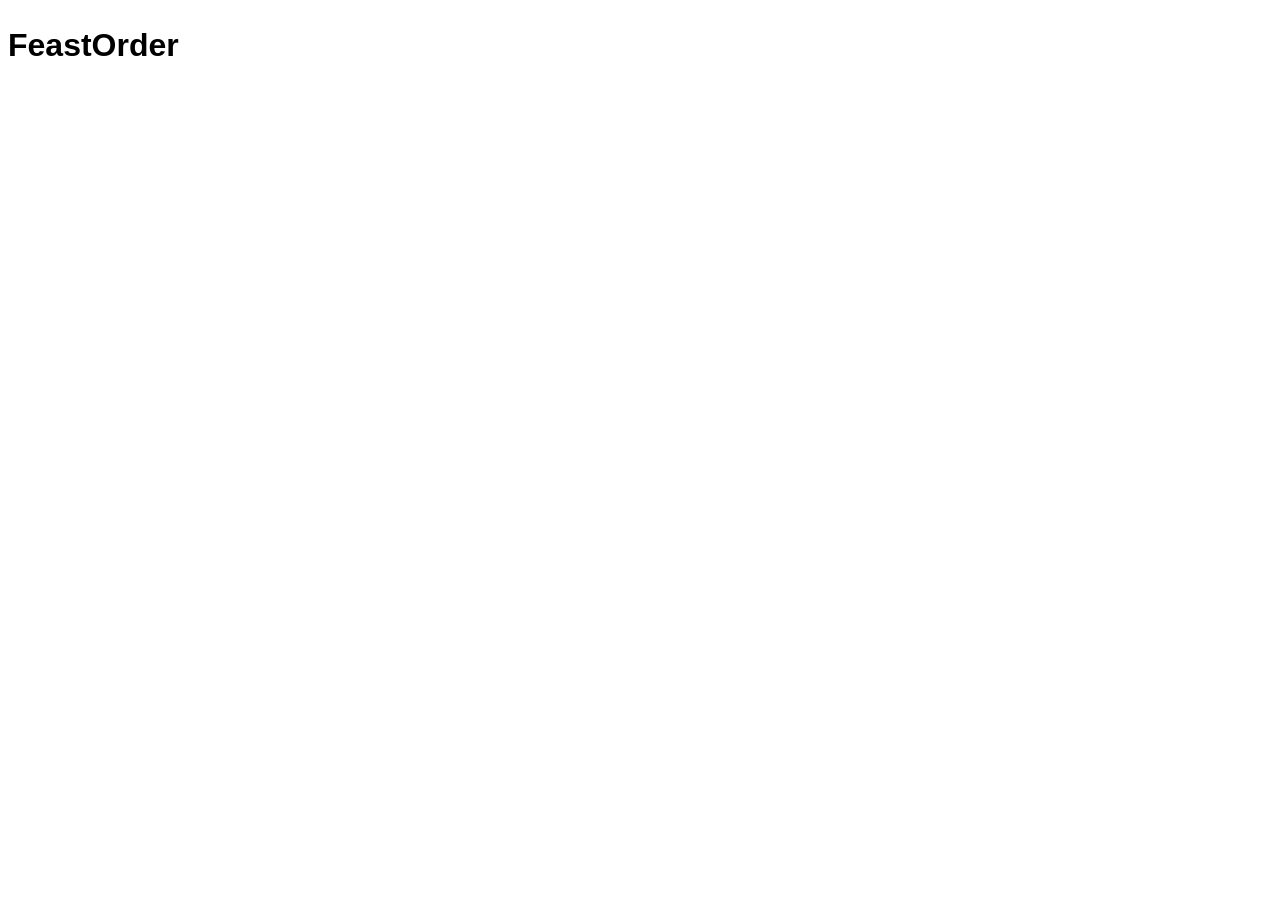
==== FeastOrder/src/main/webapp/index.html @ 12c32ed2 "initial commit" ====
<!DOCTYPE html>
<html lang="en">
<head>
    <meta charset="UTF-8">
    <title>FeastOrder - Homepage</title>
    <link rel="stylesheet" href="css/style.css">
    <!-- TODO: add Bootstrap CDN link here if your team chooses to use it -->
</head>
<body>

    <!--
        HOMEPAGE — TODO for your team:

        1. Navbar
           - Logo/brand name "FeastOrder"
           - Links: Home, Menu, About, Contact, Login/Register (or "My Account"/"Logout" if logged in)
           - Consider using a JSP for this instead of static HTML once you
             need to conditionally show Login vs Logout — a plain .html file
             can't check session state.

        2. Hero / banner section
           - Featured restaurant tagline, hero image, "Order Now" CTA button
             linking to menu.jsp

        3. "Popular Dishes" section
           - Rubric asks to "highlight featured restaurants and popular dishes"
           - Could be a hardcoded showcase here, OR (better) a JSP that pulls
             top-rated items from MenuDAO — consider renaming this file to
             index.jsp if you want it dynamic

        4. Footer
           - Contact info, links to About/Contact/FAQ pages

        NOTE: since this page needs to reflect login state and dynamic
        "popular dishes", consider converting this to index.jsp rather
        than keeping it as static index.html.
    -->

    <h1>FeastOrder</h1>
    <p><!-- placeholder content --></p>

    <script src="js/main.js"></script>
</body>
</html>
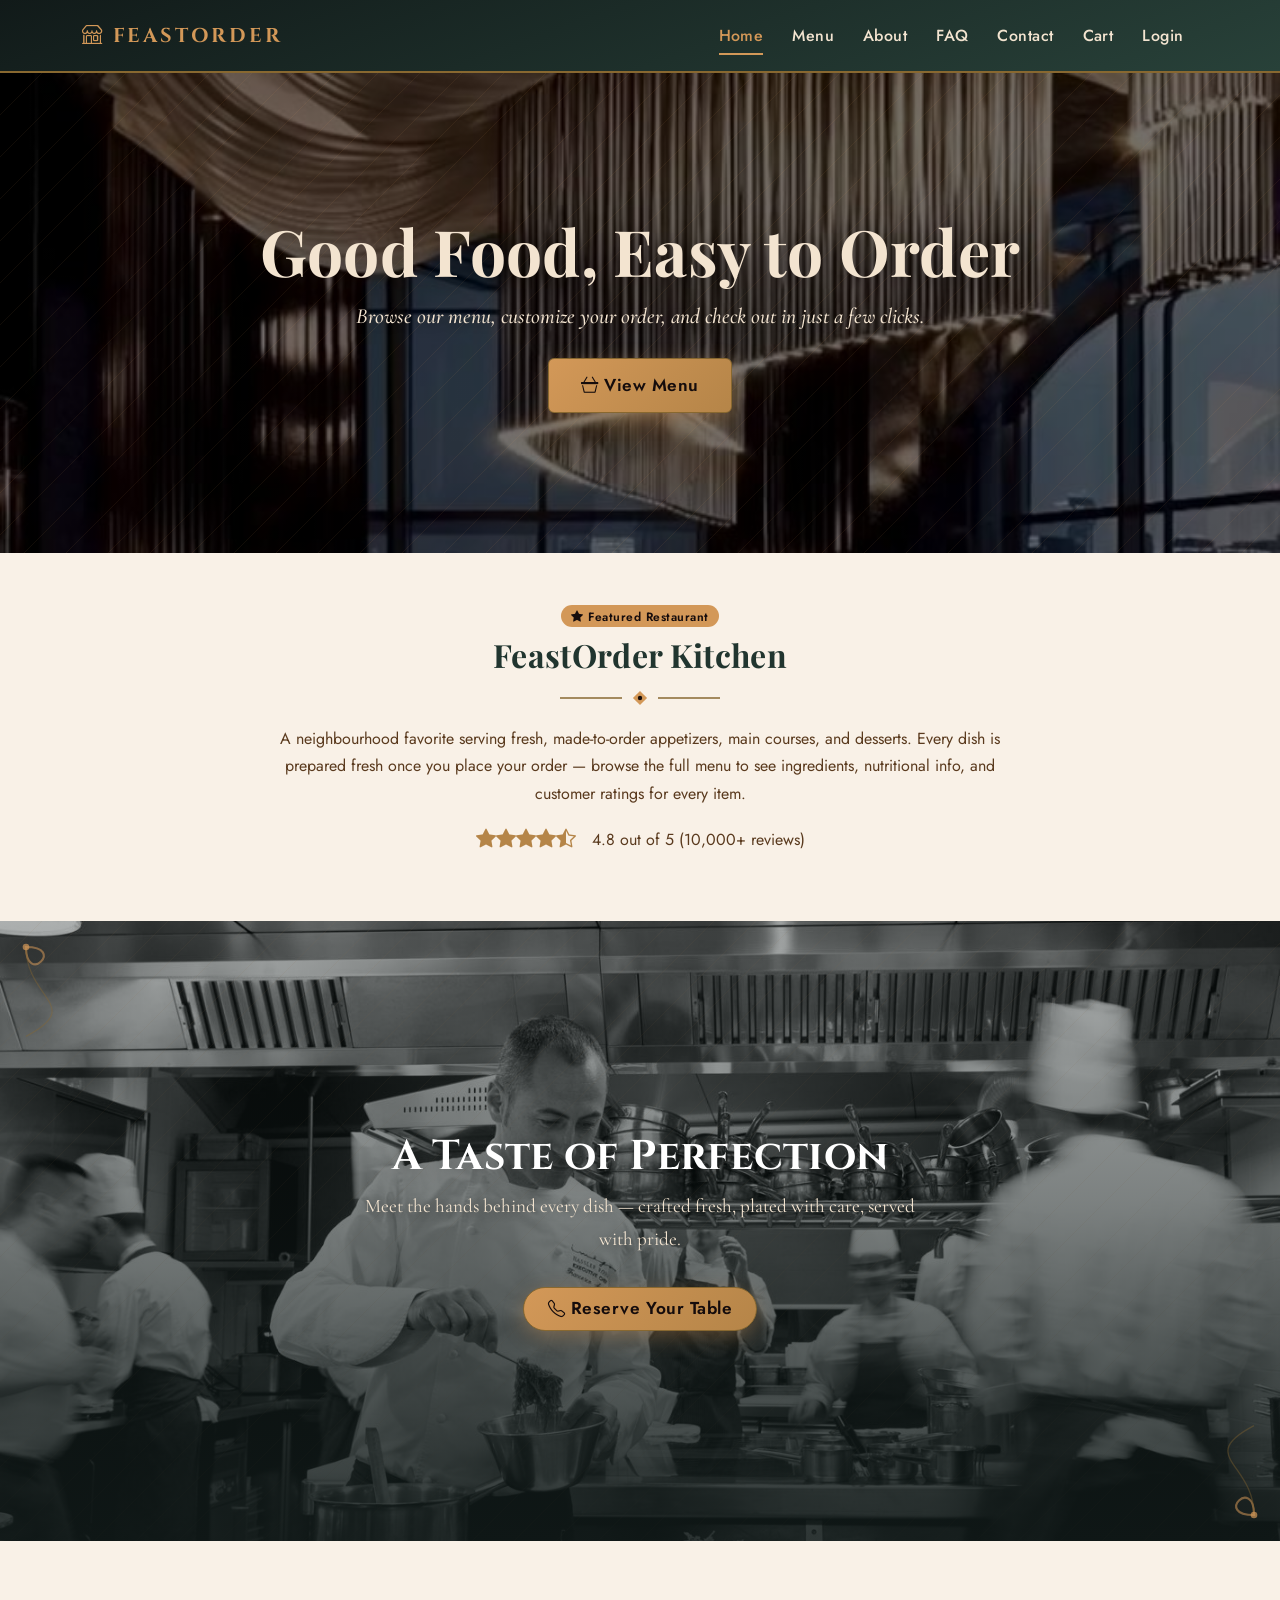
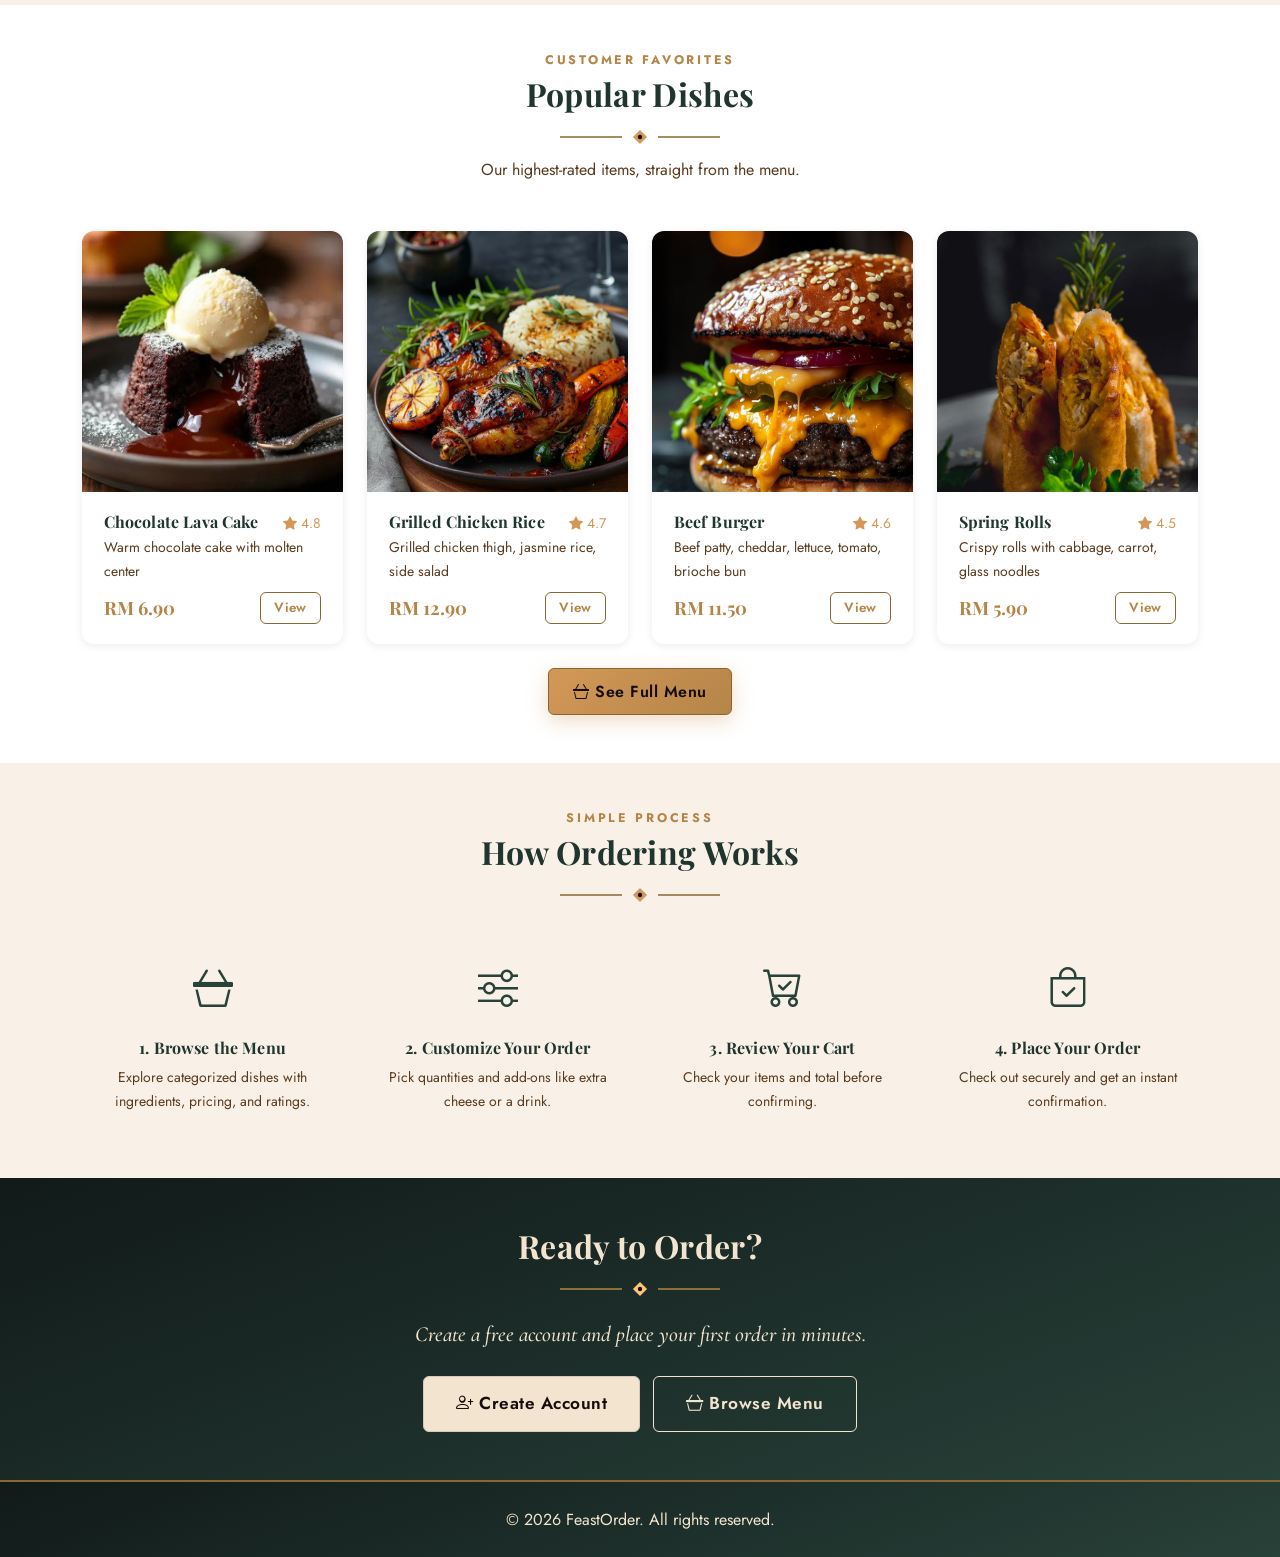
==== commit bc2431c8: "Add UI assets, error pages, and gitignore for GitHub setup Adds missing static assets (images, 404/5" ====
--- a/FeastOrder/src/main/webapp/index.html
+++ b/FeastOrder/src/main/webapp/index.html
@@ -2,43 +2,243 @@
 <html lang="en">
 <head>
     <meta charset="UTF-8">
-    <title>FeastOrder - Homepage</title>
+    <meta name="viewport" content="width=device-width, initial-scale=1">
+    <title>FeastOrder - Order Great Food, Fast</title>
+
+    <link rel="stylesheet" href="https://cdn.jsdelivr.net/npm/bootstrap@5.3.3/dist/css/bootstrap.min.css">
+    <link rel="stylesheet" href="https://cdn.jsdelivr.net/npm/bootstrap-icons@1.11.0/font/bootstrap-icons.css">
     <link rel="stylesheet" href="css/style.css">
-    <!-- TODO: add Bootstrap CDN link here if your team chooses to use it -->
 </head>
-<body>
-
-    <!--
-        HOMEPAGE — TODO for your team:
-
-        1. Navbar
-           - Logo/brand name "FeastOrder"
-           - Links: Home, Menu, About, Contact, Login/Register (or "My Account"/"Logout" if logged in)
-           - Consider using a JSP for this instead of static HTML once you
-             need to conditionally show Login vs Logout — a plain .html file
-             can't check session state.
-
-        2. Hero / banner section
-           - Featured restaurant tagline, hero image, "Order Now" CTA button
-             linking to menu.jsp
-
-        3. "Popular Dishes" section
-           - Rubric asks to "highlight featured restaurants and popular dishes"
-           - Could be a hardcoded showcase here, OR (better) a JSP that pulls
-             top-rated items from MenuDAO — consider renaming this file to
-             index.jsp if you want it dynamic
-
-        4. Footer
-           - Contact info, links to About/Contact/FAQ pages
-
-        NOTE: since this page needs to reflect login state and dynamic
-        "popular dishes", consider converting this to index.jsp rather
-        than keeping it as static index.html.
-    -->
-
-    <h1>FeastOrder</h1>
-    <p><!-- placeholder content --></p>
-
+<body class="bg-light">
+
+    <header>
+        <nav class="navbar navbar-expand-md navbar-dark bg-dark">
+            <div class="container">
+                <a href="index.html" class="navbar-brand fw-bold">
+                    <i class="bi bi-shop"></i> FeastOrder
+                </a>
+                <button class="navbar-toggler" type="button" data-bs-toggle="collapse" data-bs-target="#navMenu">
+                    <span class="navbar-toggler-icon"></span>
+                </button>
+                <div class="collapse navbar-collapse" id="navMenu">
+                    <ul class="navbar-nav ms-auto align-items-md-center">
+                        <li class="nav-item"><a class="nav-link active" href="index.html">Home</a></li>
+                        <li class="nav-item"><a class="nav-link" href="menu">Menu</a></li>
+                        <li class="nav-item"><a class="nav-link" href="about.html">About</a></li>
+                        <li class="nav-item"><a class="nav-link" href="faq.html">FAQ</a></li>
+                        <li class="nav-item"><a class="nav-link" href="contact.html">Contact</a></li>
+                        <li class="nav-item"><a class="nav-link" href="cart">Cart</a></li>
+                        <li class="nav-item"><a class="nav-link" href="login.jsp">Login</a></li>
+                    </ul>
+                </div>
+            </div>
+        </nav>
+    </header>
+
+    <!-- Hero -->
+    <section class="text-white text-center d-flex align-items-center"
+              style="background: linear-gradient(rgba(0,0,0,0.55), rgba(0,0,0,0.55)),
+                     url('image/FeastOrder_hero.jpg') center/cover no-repeat;
+                     min-height: 480px;">
+        <div class="container">
+            <h1 class="display-3 fw-bold">Good Food, Easy to Order</h1>
+            <p class="lead mb-4">Browse our menu, customize your order, and check out in just a few clicks.</p>
+            <a href="menu" class="btn btn-primary btn-lg fw-semibold">
+                <i class="bi bi-basket3"></i> View Menu
+            </a>
+        </div>
+    </section>
+
+    <main>
+
+        <!-- Featured Restaurant -->
+        <section class="py-5">
+            <div class="container">
+                <div class="text-center mx-auto" style="max-width: 720px;">
+                    <span class="badge bg-warning text-dark mb-2"><i class="bi bi-star-fill"></i> Featured Restaurant</span>
+                    <h2 class="fw-bold mb-3">FeastOrder Kitchen</h2>
+                    <p class="text-muted">
+                        A neighbourhood favorite serving fresh, made-to-order appetizers, main courses,
+                        and desserts. Every dish is prepared fresh once you place your order — browse
+                        the full menu to see ingredients, nutritional info, and customer ratings for
+                        every item.
+                    </p>
+                    <div class="d-flex align-items-center justify-content-center gap-3">
+                        <span class="text-warning fs-5">
+                            <i class="bi bi-star-fill"></i><i class="bi bi-star-fill"></i><i class="bi bi-star-fill"></i><i class="bi bi-star-fill"></i><i class="bi bi-star-half"></i>
+                        </span>
+                        <span class="text-muted">4.8 out of 5 (10,000+ reviews)</span>
+                    </div>
+                </div>
+            </div>
+        </section>
+
+        <!-- The FeastOrder Experience — full-bleed photo hero, simplified to match
+     the Hero's clean composition: headline, one-line subtitle, one button. -->
+    <section class="experience-hero-section">
+        <div class="experience-hero" style="background-image: url('image/FeastOrder_chef.jpg');">
+            <div class="experience-hero-overlay"></div>
+            <div class="experience-hero-content">
+                <h3>A Taste of Perfection</h3>
+                <p class="lead-copy">
+                    Meet the hands behind every dish — crafted fresh, plated with care, served with pride.
+                </p>
+                <a href="contact.html" class="btn btn-primary btn-lg rounded-pill px-4 py-2">
+                    <i class="bi bi-telephone"></i> Reserve Your Table
+                </a>
+            </div>
+        </div>
+    </section>
+
+
+        <!-- Popular Dishes -->
+        <section class="py-5 bg-white">
+            <div class="container">
+                <div class="text-center mb-5">
+                    <h6 class="text-primary text-uppercase fw-bold">Customer Favorites</h6>
+                    <h2 class="fw-bold">Popular Dishes</h2>
+                    <p class="text-muted">Our highest-rated items, straight from the menu.</p>
+                </div>
+
+                <div class="row g-4">
+
+                    <div class="col-12 col-sm-6 col-lg-3">
+                        <div class="card h-100 border-0 shadow-sm">
+                            <img src="image\FeastOrder_chocoLava.jpg" class="card-img-top" alt="Chocolate Lava Cake">
+                            <div class="card-body">
+                                <div class="d-flex justify-content-between align-items-start">
+                                    <h6 class="fw-bold mb-1">Chocolate Lava Cake</h6>
+                                    <span class="text-warning small"><i class="bi bi-star-fill"></i> 4.8</span>
+                                </div>
+                                <p class="text-muted small mb-2">Warm chocolate cake with molten center</p>
+                                <div class="d-flex justify-content-between align-items-center">
+                                    <span class="fw-bold text-primary">RM 6.90</span>
+                                    <!-- TODO: swap itemId=1 for this dish's real database ID -->
+                                    <a href="menu?itemId=1" class="btn btn-sm btn-outline-primary">View</a>
+                                </div>
+                            </div>
+                        </div>
+                    </div>
+
+                    <div class="col-12 col-sm-6 col-lg-3">
+                        <div class="card h-100 border-0 shadow-sm">
+                            <img src="image\FO_grilledChickenRice.jpg" class="card-img-top" alt="Grilled Chicken Rice">
+                            <div class="card-body">
+                                <div class="d-flex justify-content-between align-items-start">
+                                    <h6 class="fw-bold mb-1">Grilled Chicken Rice</h6>
+                                    <span class="text-warning small"><i class="bi bi-star-fill"></i> 4.7</span>
+                                </div>
+                                <p class="text-muted small mb-2">Grilled chicken thigh, jasmine rice, side salad</p>
+                                <div class="d-flex justify-content-between align-items-center">
+                                    <span class="fw-bold text-primary">RM 12.90</span>
+                                    <!-- TODO: swap itemId=2 for this dish's real database ID -->
+                                    <a href="menu?itemId=2" class="btn btn-sm btn-outline-primary">View</a>
+                                </div>
+                            </div>
+                        </div>
+                    </div>
+
+                    <div class="col-12 col-sm-6 col-lg-3">
+                        <div class="card h-100 border-0 shadow-sm">
+                            <img src="image\FO_beefBurger.jpg" class="card-img-top" alt="Beef Burger">
+                            <div class="card-body">
+                                <div class="d-flex justify-content-between align-items-start">
+                                    <h6 class="fw-bold mb-1">Beef Burger</h6>
+                                    <span class="text-warning small"><i class="bi bi-star-fill"></i> 4.6</span>
+                                </div>
+                                <p class="text-muted small mb-2">Beef patty, cheddar, lettuce, tomato, brioche bun</p>
+                                <div class="d-flex justify-content-between align-items-center">
+                                    <span class="fw-bold text-primary">RM 11.50</span>
+                                    <!-- TODO: swap itemId=3 for this dish's real database ID -->
+                                    <a href="menu?itemId=3" class="btn btn-sm btn-outline-primary">View</a>
+                                </div>
+                            </div>
+                        </div>
+                    </div>
+
+                    <div class="col-12 col-sm-6 col-lg-3">
+                        <div class="card h-100 border-0 shadow-sm">
+                            <img src="image\FO_springRoll.jpg" class="card-img-top" alt="Spring Rolls">
+                            <div class="card-body">
+                                <div class="d-flex justify-content-between align-items-start">
+                                    <h6 class="fw-bold mb-1">Spring Rolls</h6>
+                                    <span class="text-warning small"><i class="bi bi-star-fill"></i> 4.5</span>
+                                </div>
+                                <p class="text-muted small mb-2">Crispy rolls with cabbage, carrot, glass noodles</p>
+                                <div class="d-flex justify-content-between align-items-center">
+                                    <span class="fw-bold text-primary">RM 5.90</span>
+                                    <!-- TODO: swap itemId=4 for this dish's real database ID -->
+                                    <a href="menu?itemId=4" class="btn btn-sm btn-outline-primary">View</a>
+                                </div>
+                            </div>
+                        </div>
+                    </div>
+
+                </div>
+
+                <div class="text-center mt-4">
+                    <a href="menu" class="btn btn-primary">
+                        <i class="bi bi-basket3"></i> See Full Menu
+                    </a>
+                </div>
+            </div>
+        </section>
+
+        <!-- How It Works -->
+        <section class="py-5">
+            <div class="container">
+                <div class="text-center mb-5">
+                    <h6 class="text-primary text-uppercase fw-bold">Simple Process</h6>
+                    <h2 class="fw-bold">How Ordering Works</h2>
+                </div>
+                <div class="row g-4 text-center">
+                    <div class="col-12 col-md-3">
+                        <i class="bi bi-basket3 fs-1 text-primary"></i>
+                        <h6 class="fw-bold mt-3">1. Browse the Menu</h6>
+                        <p class="text-muted small">Explore categorized dishes with ingredients, pricing, and ratings.</p>
+                    </div>
+                    <div class="col-12 col-md-3">
+                        <i class="bi bi-sliders fs-1 text-primary"></i>
+                        <h6 class="fw-bold mt-3">2. Customize Your Order</h6>
+                        <p class="text-muted small">Pick quantities and add-ons like extra cheese or a drink.</p>
+                    </div>
+                    <div class="col-12 col-md-3">
+                        <i class="bi bi-cart-check fs-1 text-primary"></i>
+                        <h6 class="fw-bold mt-3">3. Review Your Cart</h6>
+                        <p class="text-muted small">Check your items and total before confirming.</p>
+                    </div>
+                    <div class="col-12 col-md-3">
+                        <i class="bi bi-bag-check fs-1 text-primary"></i>
+                        <h6 class="fw-bold mt-3">4. Place Your Order</h6>
+                        <p class="text-muted small">Check out securely and get an instant confirmation.</p>
+                    </div>
+                </div>
+            </div>
+        </section>
+
+        <!-- CTA -->
+        <section class="py-5 bg-primary text-white text-center">
+            <div class="container">
+                <h2 class="fw-bold mb-3">Ready to Order?</h2>
+                <p class="lead mb-4">Create a free account and place your first order in minutes.</p>
+                <a href="register.jsp" class="btn btn-light btn-lg fw-semibold me-2">
+                    <i class="bi bi-person-plus"></i> Create Account
+                </a>
+                <a href="menu.jsp" class="btn btn-outline-light btn-lg fw-semibold">
+                    <i class="bi bi-basket3"></i> Browse Menu
+                </a>
+            </div>
+        </section>
+
+    </main>
+
+    <footer class="bg-dark text-white text-center py-4">
+        <div class="container">
+            <p class="mb-0">&copy; 2026 FeastOrder. All rights reserved.</p>
+        </div>
+    </footer>
+
+    <script src="https://cdn.jsdelivr.net/npm/bootstrap@5.3.3/dist/js/bootstrap.bundle.min.js"></script>
     <script src="js/main.js"></script>
 </body>
-</html>
+</html>
--- a/FeastOrder/src/main/webapp/css/style.css
+++ b/FeastOrder/src/main/webapp/css/style.css
@@ -0,0 +1,1189 @@
+/*
+    FeastOrder — Signature Stylesheet
+    ------------------------------------------------------------
+    A refined, jewel-toned palette built for an upscale dining
+    experience. Reskins Bootstrap 5.3 (navbar, buttons, cards,
+    badges, forms, alerts, tables, modals) and the hand-rolled
+    components on login.jsp / register.jsp / faq.html.
+
+    Palette:
+      #284139  Deep Forest   -- primary brand / dark surfaces
+      #809976  Sage          -- soft accents, success tones
+      #F8D794  Orchid Jewel  -- rare premium accent (used sparingly)
+      #886830  Antique Bronze-- metallic borders, secondary accent
+      #111A19  Ink           -- deepest backgrounds, navbar/footer
+      #EACEAA  Champagne     -- warm light surfaces, card backgrounds
+      #85431E  Rust          -- warm secondary accent, hover states
+      #D39858  Gilded Gold   -- primary accent, buttons, highlights
+      #34150F  Espresso      -- body text on light surfaces
+      #150C0C  Near Black    -- darkest text / deepest backgrounds
+
+    Fonts:
+      Cinzel            -- brand wordmark (Roman luxury capitals)
+      Playfair Display  -- headings
+      Cormorant Garamond-- italic taglines / lead copy
+      Jost              -- body copy, UI text
+    ------------------------------------------------------------
+*/
+
+/* ==== 1. Fonts ==== */
+@import url('https://fonts.googleapis.com/css2?family=Cinzel:wght@500;600;700&family=Playfair+Display:ital,wght@0,500;0,600;0,700;0,800;1,500;1,600&family=Cormorant+Garamond:ital,wght@0,400;0,500;0,600;1,400;1,500&family=Jost:wght@300;400;500;600;700&display=swap');
+
+/* ==== 2. Custom Properties ==== */
+:root {
+    /* --- Core palette (exact hexes) --- */
+    --c-forest:     #284139;
+    --c-sage:       #809976;
+    --c-jewel:      #F8D794;
+    --c-bronze:     #886830;
+    --c-ink:        #111A19;
+    --c-champagne:  #EACEAA;
+    --c-rust:       #85431E;
+    --c-gold:       #D39858;
+    --c-espresso:   #34150F;
+    --c-black:      #150C0C;
+
+    /* --- Derived tints/shades (built only from the palette above) --- */
+    --c-ivory:          color-mix(in srgb, var(--c-champagne) 28%, #ffffff 72%);
+    --c-champagne-soft: color-mix(in srgb, var(--c-champagne) 55%, #ffffff 45%);
+    --c-forest-dark:    color-mix(in srgb, var(--c-forest) 70%, var(--c-ink) 30%);
+    --c-forest-light:   color-mix(in srgb, var(--c-forest) 55%, var(--c-sage) 45%);
+    --c-gold-light:     color-mix(in srgb, var(--c-gold) 65%, var(--c-champagne) 35%);
+    --c-gold-dark:      color-mix(in srgb, var(--c-gold) 60%, var(--c-bronze) 40%);
+    --c-wine:           color-mix(in srgb, var(--c-jewel) 38%, var(--c-espresso) 62%);
+    --c-wine-light:     color-mix(in srgb, var(--c-jewel) 20%, var(--c-champagne) 80%);
+    --c-sage-dark:      color-mix(in srgb, var(--c-sage) 55%, var(--c-forest) 45%);
+    --c-muted-text:     color-mix(in srgb, var(--c-espresso) 55%, var(--c-bronze) 45%);
+
+    /* --- Semantic roles --- */
+    --color-bg-page:        var(--c-ivory);
+    --color-bg-surface:     #ffffff;
+    --color-bg-surface-alt: var(--c-champagne-soft);
+    --color-bg-dark:        var(--c-ink);
+    --color-bg-dark-grad:   linear-gradient(160deg, var(--c-ink) 0%, var(--c-forest) 100%);
+
+    --color-text-body:   var(--c-black);
+    --color-text-muted:  var(--c-muted-text);
+    --color-text-invert: var(--c-champagne-soft);
+    --color-heading:     var(--c-forest-dark);
+
+    --color-primary:       var(--c-forest);
+    --color-primary-dark:  var(--c-forest-dark);
+    --color-accent:        var(--c-gold);
+    --color-accent-dark:   var(--c-gold-dark);
+    --color-accent-rust:   var(--c-rust);
+    --color-accent-sage:   var(--c-sage-dark);
+    --color-accent-jewel:  var(--c-jewel);
+    --color-danger:        var(--c-wine);
+    --color-danger-bg:     var(--c-wine-light);
+    --color-border:        color-mix(in srgb, var(--c-bronze) 35%, #ffffff 65%);
+    --color-border-strong: var(--c-bronze);
+
+    /* --- Typography --- */
+    --font-brand:  'Cinzel', 'Playfair Display', serif;
+    --font-heading:'Playfair Display', 'Georgia', serif;
+    --font-lead:   'Cormorant Garamond', 'Playfair Display', serif;
+    --font-body:   'Jost', 'Segoe UI', Arial, sans-serif;
+
+    /* --- Effects --- */
+    --radius-sm: 6px;
+    --radius-md: 12px;
+    --radius-lg: 20px;
+    --shadow-sm: 0 2px 8px rgba(21, 12, 12, 0.08);
+    --shadow-md: 0 8px 24px rgba(17, 26, 25, 0.14);
+    --shadow-lg: 0 18px 45px rgba(17, 26, 25, 0.22);
+    --shadow-gold: 0 6px 20px rgba(211, 152, 88, 0.35);
+    --transition: 220ms cubic-bezier(.4,0,.2,1);
+
+    /* --- Embedded decorative art (no external image files needed) --- */
+    --pattern-diagonal: url("data:image/svg+xml,%3Csvg xmlns='http://www.w3.org/2000/svg' width='42' height='42'%3E%3Cpath d='M0 42L42 0' stroke='%23D39858' stroke-width='1' stroke-opacity='0.14'/%3E%3C/svg%3E");
+    --pattern-dark-diagonal: url("data:image/svg+xml,%3Csvg xmlns='http://www.w3.org/2000/svg' width='42' height='42'%3E%3Cpath d='M0 42L42 0' stroke='%23D39858' stroke-width='1' stroke-opacity='0.08'/%3E%3C/svg%3E");
+    --ornament-divider: url("data:image/svg+xml,%3Csvg xmlns='http://www.w3.org/2000/svg' width='160' height='22' viewBox='0 0 160 22'%3E%3Cline x1='0' y1='11' x2='62' y2='11' stroke='%23886830' stroke-width='1.4'/%3E%3Crect x='75' y='6' width='10' height='10' transform='rotate(45 80 11)' fill='%23D39858'/%3E%3Ccircle cx='80' cy='11' r='2.2' fill='%23150C0C'/%3E%3Cline x1='98' y1='11' x2='160' y2='11' stroke='%23886830' stroke-width='1.4'/%3E%3C/svg%3E");
+    --ornament-corner: url("data:image/svg+xml,%3Csvg xmlns='http://www.w3.org/2000/svg' width='72' height='72' viewBox='0 0 72 72' fill='none'%3E%3Cpath d='M3 3C3 32 33 3 3 3Z' stroke='%23D39858' stroke-width='1.6' opacity='0.55'/%3E%3Cpath d='M3 3C3 42 47 47 3 70' stroke='%23886830' stroke-width='1' opacity='0.4'/%3E%3Ccircle cx='3' cy='3' r='2.5' fill='%23D39858' opacity='0.7'/%3E%3C/svg%3E");
+    --ornament-leaf: url("data:image/svg+xml,%3Csvg xmlns='http://www.w3.org/2000/svg' width='34' height='34' viewBox='0 0 34 34'%3E%3Cpath d='M17 2C24 10 24 24 17 32C10 24 10 10 17 2Z' fill='none' stroke='%23D39858' stroke-width='1.2' opacity='0.55'/%3E%3Cline x1='17' y1='4' x2='17' y2='30' stroke='%23886830' stroke-width='0.8' opacity='0.5'/%3E%3C/svg%3E");
+}
+
+/* ==== 3. Base Reset ==== */
+* {
+    box-sizing: border-box;
+    margin: 0;
+    padding: 0;
+}
+
+html {
+    scroll-behavior: smooth;
+}
+
+body {
+    font-family: var(--font-body);
+    font-weight: 400;
+    font-size: 16px;
+    line-height: 1.7;
+    color: var(--color-text-body);
+    background-color: var(--color-bg-page);
+    -webkit-font-smoothing: antialiased;
+}
+
+/* When a page only loads style.css (no Bootstrap), keep bg-light/bg-white sane */
+body.bg-light { background-color: var(--color-bg-page) !important; }
+body.bg-white { background-color: var(--color-bg-surface) !important; }
+
+h1, h2, h3, h4, h5, h6 {
+    font-family: var(--font-heading);
+    color: var(--color-heading);
+    font-weight: 700;
+    letter-spacing: 0.01em;
+    line-height: 1.25;
+}
+
+.display-3, .display-4 {
+    font-family: var(--font-heading);
+    font-weight: 800;
+    letter-spacing: 0.005em;
+}
+
+p { color: var(--color-text-body); }
+
+/* Headings inherit dark forest green by default (global rule above), but
+   that wins over an ancestor's .text-white even though .text-white is
+   "meant" to apply — a direct color rule on the element always beats an
+   inherited one. Explicitly restore light text for headings/paragraphs
+   sitting inside dark-background sections (hero, CTA band, footer, dark
+   navbar, admin dark surfaces) so they stay legible. */
+.text-white h1, .text-white h2, .text-white h3,
+.text-white h4, .text-white h5, .text-white h6,
+.text-white p, .text-white .lead,
+.bg-dark h1, .bg-dark h2, .bg-dark h3,
+.bg-dark h4, .bg-dark h5, .bg-dark h6,
+.bg-primary h1, .bg-primary h2, .bg-primary h3,
+.bg-primary h4, .bg-primary h5, .bg-primary h6 {
+    color: var(--color-text-invert) !important;
+}
+
+.text-white .badge.bg-warning,
+.bg-primary .badge.bg-warning {
+    color: var(--c-black) !important;
+}
+
+.lead {
+    font-family: var(--font-lead);
+    font-style: italic;
+    font-size: 1.35rem;
+    font-weight: 500;
+    color: inherit;
+}
+
+a {
+    color: var(--color-accent-dark);
+    text-decoration: none;
+    transition: color var(--transition);
+}
+a:hover { color: var(--c-rust); }
+
+main a:not(.btn):not(.nav-link):not(.navbar-brand) {
+    text-decoration: underline;
+    text-decoration-color: color-mix(in srgb, var(--c-gold) 50%, transparent);
+    text-underline-offset: 3px;
+}
+
+hr { border-color: var(--color-border); opacity: 1; }
+
+::selection {
+    background: var(--c-gold);
+    color: var(--c-black);
+}
+
+/* ==== Scrollbar ==== */
+::-webkit-scrollbar { width: 11px; height: 11px; }
+::-webkit-scrollbar-track { background: var(--c-champagne-soft); }
+::-webkit-scrollbar-thumb {
+    background: var(--c-bronze);
+    border-radius: 10px;
+    border: 2px solid var(--c-champagne-soft);
+}
+::-webkit-scrollbar-thumb:hover { background: var(--c-gold-dark); }
+
+/* ==== 4. Decorative / Utility Helpers ==== */
+
+/* "Eyebrow" small uppercase label above section headings, e.g. h6.text-primary.text-uppercase */
+h6.text-primary.text-uppercase,
+h6.text-uppercase {
+    font-family: var(--font-body);
+    color: var(--color-accent-dark) !important;
+    font-size: 0.78rem;
+    font-weight: 600;
+    letter-spacing: 0.22em;
+    margin-bottom: 0.35rem;
+}
+
+/* Gold flourish divider — drop under any h2 to add the ornament */
+.text-center > h2.fw-bold::after,
+section .text-center h2.fw-bold::after {
+    content: "";
+    display: block;
+    width: 160px;
+    height: 22px;
+    margin: 0.75rem auto 0;
+    background-image: var(--ornament-divider);
+    background-repeat: no-repeat;
+    background-position: center;
+}
+
+/* ==== 5. Buttons ==== */
+/* Base — also covers login.jsp / register.jsp's bare class="btn-primary" (no Bootstrap loaded there) */
+.btn,
+.btn-primary,
+.btn-secondary {
+    font-family: var(--font-body);
+    font-weight: 600;
+    letter-spacing: 0.03em;
+    border-radius: var(--radius-sm);
+    transition: transform var(--transition), box-shadow var(--transition), background var(--transition), color var(--transition), border-color var(--transition);
+    cursor: pointer;
+}
+
+.btn { border-width: 1.5px; }
+
+.btn:hover { transform: translateY(-2px); }
+.btn:active { transform: translateY(0); }
+
+/* Primary — gilded gold, the site's main call-to-action */
+.btn-primary {
+    display: inline-block;
+    background: linear-gradient(135deg, var(--c-gold) 0%, var(--c-gold-dark) 100%) !important;
+    border-color: var(--c-bronze) !important;
+    color: var(--c-black) !important;
+    padding: 0.65rem 1.5rem;
+    text-align: center;
+    box-shadow: var(--shadow-gold);
+}
+.btn-primary:hover, .btn-primary:focus {
+    background: linear-gradient(135deg, var(--c-gold-dark) 0%, var(--c-bronze) 100%) !important;
+    color: #fff !important;
+    box-shadow: var(--shadow-lg);
+}
+.btn-check:checked + .btn-primary,
+.btn-primary:disabled, .btn-primary.disabled {
+    opacity: 0.65; transform: none; box-shadow: none;
+}
+
+.btn-outline-primary {
+    color: var(--c-gold-dark) !important;
+    border: 1.5px solid var(--c-bronze) !important;
+    background: transparent !important;
+}
+.btn-outline-primary:hover {
+    background: var(--c-gold) !important;
+    border-color: var(--c-gold) !important;
+    color: var(--c-black) !important;
+    box-shadow: var(--shadow-gold);
+}
+
+/* Secondary — deep forest, used for auth pages & neutral actions */
+.btn-secondary {
+    display: inline-block;
+    background: var(--color-primary) !important;
+    border-color: var(--color-primary-dark) !important;
+    color: var(--color-text-invert) !important;
+    padding: 0.65rem 1.5rem;
+}
+.btn-secondary:hover {
+    background: var(--color-primary-dark) !important;
+    box-shadow: var(--shadow-md);
+}
+
+.btn-outline-secondary {
+    color: var(--color-primary) !important;
+    border: 1.5px solid var(--color-primary) !important;
+    background: transparent !important;
+}
+.btn-outline-secondary:hover {
+    background: var(--color-primary) !important;
+    color: #fff !important;
+}
+
+/* Success — sage, confirmations & "go" actions in admin */
+.btn-success {
+    background: var(--c-sage-dark) !important;
+    border-color: var(--c-forest) !important;
+    color: #fff !important;
+}
+.btn-success:hover { background: var(--c-forest) !important; box-shadow: var(--shadow-md); }
+
+/* Warning — gold-toned (mirrors primary but distinguishable border) used in admin CTAs */
+.btn-warning {
+    background: var(--c-gold-light) !important;
+    border-color: var(--c-gold-dark) !important;
+    color: var(--c-black) !important;
+}
+.btn-warning:hover { background: var(--c-gold) !important; }
+
+.btn-outline-warning {
+    color: var(--c-gold-dark) !important;
+    border-color: var(--c-gold-dark) !important;
+    background: transparent !important;
+}
+.btn-outline-warning:hover { background: var(--c-gold-light) !important; color: var(--c-black) !important; }
+
+/* Danger — deep wine (jewel + espresso), elegant instead of stock red */
+.btn-danger, .btn-outline-danger {
+    transition: all var(--transition);
+}
+.btn-danger {
+    background: var(--color-danger) !important;
+    border-color: var(--c-espresso) !important;
+    color: #fff !important;
+}
+.btn-danger:hover { background: var(--c-black) !important; }
+
+.btn-outline-danger {
+    color: var(--color-danger) !important;
+    border-color: var(--color-danger) !important;
+    background: transparent !important;
+}
+.btn-outline-danger:hover {
+    background: var(--color-danger) !important;
+    color: #fff !important;
+}
+
+/* Light / Dark / Outline-light */
+.btn-light {
+    background: var(--c-champagne-soft) !important;
+    border-color: var(--color-border) !important;
+    color: var(--c-black) !important;
+}
+.btn-light:hover { background: #fff !important; }
+
+.btn-outline-light {
+    color: var(--c-champagne-soft) !important;
+    border-color: var(--c-champagne-soft) !important;
+    background: transparent !important;
+}
+.btn-outline-light:hover {
+    background: var(--c-champagne-soft) !important;
+    color: var(--c-black) !important;
+}
+
+.btn-sm { padding: 0.32rem 0.85rem; font-size: 0.84rem; }
+.btn-lg { padding: 0.85rem 2rem; font-size: 1.08rem; }
+
+/* ==== 6. Navbar ==== */
+
+/* -- Bootstrap-driven navbar (index.html, menu.jsp, about/contact/faq, admin) -- */
+.navbar.navbar-dark.bg-dark,
+nav.navbar.bg-dark {
+    background: var(--color-bg-dark-grad) !important;
+    background-image: var(--color-bg-dark-grad), var(--pattern-dark-diagonal) !important;
+    border-bottom: 2px solid var(--c-bronze);
+    box-shadow: var(--shadow-md);
+    padding-top: 0.85rem;
+    padding-bottom: 0.85rem;
+}
+
+.navbar-dark .navbar-brand {
+    font-family: var(--font-brand);
+    text-transform: uppercase;
+    letter-spacing: 0.14em;
+    font-size: 1.25rem;
+    color: var(--c-gold) !important;
+}
+
+.navbar-dark .navbar-nav .nav-link {
+    font-family: var(--font-body);
+    color: var(--c-champagne-soft) !important;
+    font-weight: 500;
+    letter-spacing: 0.03em;
+    padding: 0.5rem 0.9rem;
+    position: relative;
+    transition: color var(--transition);
+}
+
+.navbar-dark .navbar-nav .nav-link:hover,
+.navbar-dark .navbar-nav .nav-link:focus {
+    color: var(--c-gold) !important;
+}
+
+.navbar-dark .navbar-nav .nav-link.active {
+    color: var(--c-gold) !important;
+}
+.navbar-dark .navbar-nav .nav-link.active::after {
+    content: "";
+    position: absolute;
+    left: 0.9rem; right: 0.9rem; bottom: 0.15rem;
+    height: 2px;
+    background: var(--c-gold);
+}
+
+.navbar-toggler {
+    border-color: var(--c-bronze) !important;
+}
+.navbar-toggler-icon {
+    filter: invert(76%) sepia(28%) saturate(560%) hue-rotate(357deg) brightness(96%) contrast(92%);
+}
+
+.navbar-dark .badge.bg-warning {
+    background: var(--c-gold) !important;
+    color: var(--c-black) !important;
+}
+
+/* -- Custom hand-rolled navbar (login.jsp / register.jsp, no Bootstrap) -- */
+header nav.navbar:not(.navbar-expand-md):not(.navbar-expand-lg) {
+    display: flex;
+    align-items: center;
+    justify-content: space-between;
+    background: var(--color-bg-dark-grad);
+    background-image: var(--color-bg-dark-grad), var(--pattern-dark-diagonal);
+    padding: 1rem 2rem;
+    border-bottom: 2px solid var(--c-bronze);
+    box-shadow: var(--shadow-md);
+}
+
+.logo {
+    font-family: var(--font-brand);
+    color: var(--c-gold);
+    text-transform: uppercase;
+    letter-spacing: 0.16em;
+    font-size: 1.35rem;
+    text-decoration: none;
+}
+.logo:hover { color: var(--c-gold-light); }
+
+.nav-links {
+    display: flex;
+    list-style: none;
+    gap: 1.75rem;
+}
+.nav-links a {
+    color: var(--c-champagne-soft);
+    font-family: var(--font-body);
+    font-weight: 500;
+    letter-spacing: 0.03em;
+    text-decoration: none;
+    transition: color var(--transition);
+}
+.nav-links a:hover { color: var(--c-gold); }
+
+/* Admin navbar variant */
+.navbar-dark .badge.bg-warning.text-dark { color: var(--c-black) !important; }
+
+/* ==== 7. Hero Section (index.html) ==== */
+header + section {
+    position: relative;
+    overflow: hidden;
+}
+header + section::before {
+    content: "";
+    position: absolute;
+    inset: 0;
+    background-image: var(--pattern-dark-diagonal);
+    pointer-events: none;
+}
+header + section .display-3 {
+    font-family: var(--font-heading);
+    text-shadow: 0 4px 24px rgba(0,0,0,0.55);
+}
+header + section .lead {
+    font-family: var(--font-lead);
+    color: var(--c-champagne-soft);
+    text-shadow: 0 2px 10px rgba(0,0,0,0.4);
+}
+
+/* CTA band — .bg-primary used for "Ready to Order?" section */
+.bg-primary {
+    background: var(--color-bg-dark-grad) !important;
+    background-image: var(--color-bg-dark-grad), var(--pattern-dark-diagonal) !important;
+    position: relative;
+}
+.bg-primary h2::after {
+    content: "";
+    display: block;
+    width: 160px; height: 22px;
+    margin: 0.75rem auto 0;
+    background-image: var(--ornament-divider);
+    background-repeat: no-repeat;
+    background-position: center;
+    filter: brightness(1.3);
+}
+
+.bg-secondary { background: var(--color-primary) !important; }
+.bg-dark {
+    background: var(--color-bg-dark-grad) !important;
+    background-image: var(--color-bg-dark-grad), var(--pattern-dark-diagonal) !important;
+}
+.bg-light { background-color: var(--color-bg-page) !important; }
+.bg-white { background-color: var(--color-bg-surface) !important; }
+.bg-success { background-color: var(--c-sage-dark) !important; }
+.bg-warning { background-color: var(--c-gold) !important; }
+.bg-danger { background-color: var(--color-danger) !important; }
+.bg-info { background-color: var(--c-sage) !important; }
+.bg-transparent { background-color: transparent !important; }
+
+/* ==== 8. Badges ==== */
+.badge {
+    font-family: var(--font-body);
+    font-weight: 600;
+    letter-spacing: 0.04em;
+    border-radius: 999px;
+    padding: 0.42em 0.85em;
+}
+.badge.bg-primary { background-color: var(--color-primary) !important; }
+.badge.bg-secondary { background-color: var(--c-bronze) !important; }
+.badge.bg-success { background-color: var(--c-sage-dark) !important; }
+.badge.bg-warning { background-color: var(--c-gold) !important; color: var(--c-black) !important; }
+.badge.bg-danger { background-color: var(--color-danger) !important; }
+.badge.bg-info { background-color: var(--c-sage) !important; color: var(--c-black) !important; }
+.badge.bg-dark { background-color: var(--c-ink) !important; }
+.badge.bg-light { background-color: var(--c-champagne-soft) !important; color: var(--c-black) !important; }
+
+/* ==== 9. Cards ==== */
+.card {
+    font-family: var(--font-body);
+    background-color: var(--color-bg-surface);
+    border: 1px solid var(--color-border);
+    border-radius: var(--radius-md);
+    overflow: hidden;
+    transition: transform var(--transition), box-shadow var(--transition), border-color var(--transition);
+}
+.card.shadow-sm, .card.border-0.shadow-sm {
+    box-shadow: var(--shadow-sm) !important;
+}
+.card:hover {
+    transform: translateY(-6px);
+    box-shadow: var(--shadow-lg) !important;
+    border-color: var(--c-gold);
+}
+
+.card-img-top {
+    filter: saturate(1.05);
+    transition: transform 420ms ease;
+}
+.card:hover .card-img-top { transform: scale(1.06); }
+
+.card-body { padding: 1.25rem 1.35rem; }
+
+.card-title, .card-header h5, .card h5.fw-bold, .card h6.fw-bold {
+    font-family: var(--font-heading);
+    color: var(--color-heading);
+}
+
+.card-header {
+    background: var(--c-champagne-soft);
+    border-bottom: 1px solid var(--color-border);
+    font-family: var(--font-heading);
+    font-weight: 700;
+    color: var(--color-heading);
+}
+
+/* Price + rating accents inside dish cards */
+.card .fw-bold.text-primary,
+.card .text-primary.fs-5 {
+    color: var(--c-gold-dark) !important;
+    font-family: var(--font-heading);
+    font-size: 1.15rem;
+}
+.card .text-warning { color: var(--c-gold) !important; }
+
+/* Stat cards on admin dashboard (plain .card.text-center) */
+.card.text-center.shadow-sm.border-0 {
+    border-top: 4px solid var(--c-gold) !important;
+    border-radius: var(--radius-md);
+}
+.card.text-center h3 {
+    font-family: var(--font-heading);
+    color: var(--color-primary-dark);
+}
+
+/* ==== 10. Forms ==== */
+label, .form-label {
+    font-family: var(--font-body);
+    font-weight: 600;
+    color: var(--color-primary-dark);
+    letter-spacing: 0.01em;
+    display: inline-flex;
+    align-items: center;
+    gap: 0.35rem;
+    margin-bottom: 0.35rem;
+}
+
+input, select, textarea {
+    font-family: var(--font-body);
+}
+
+.form-control, .form-select {
+    border: 1.5px solid var(--color-border);
+    border-radius: var(--radius-sm);
+    padding: 0.6rem 0.85rem;
+    background-color: var(--color-bg-surface);
+    color: var(--color-text-body);
+    transition: border-color var(--transition), box-shadow var(--transition);
+}
+.form-control:focus, .form-select:focus {
+    border-color: var(--c-gold);
+    box-shadow: 0 0 0 0.2rem rgba(211, 152, 88, 0.28);
+}
+.form-control::placeholder { color: color-mix(in srgb, var(--c-espresso) 40%, transparent); }
+
+.form-check-input {
+    border: 1.5px solid var(--c-bronze);
+}
+.form-check-input:checked {
+    background-color: var(--c-gold);
+    border-color: var(--c-gold-dark);
+}
+.form-check-input:focus {
+    box-shadow: 0 0 0 0.2rem rgba(211, 152, 88, 0.28);
+}
+.form-check-label { font-weight: 400; color: var(--color-text-body); }
+
+.input-group-text {
+    background: var(--c-champagne-soft);
+    border: 1.5px solid var(--color-border);
+    color: var(--c-gold-dark);
+}
+
+/* -- Custom auth form styling (login.jsp / register.jsp, no Bootstrap) -- */
+.form-group { margin-bottom: 1.15rem; }
+.form-group label {
+    font-family: var(--font-body);
+    font-weight: 600;
+    color: var(--color-primary-dark);
+    font-size: 0.92rem;
+    text-transform: uppercase;
+    letter-spacing: 0.06em;
+    margin-bottom: 0.4rem;
+}
+.form-group label i { color: var(--c-gold-dark); }
+
+.form-group input,
+.form-group select {
+    width: 100%;
+    padding: 0.7rem 0.9rem;
+    border: 1.5px solid var(--color-border);
+    border-radius: var(--radius-sm);
+    background: var(--color-bg-surface);
+    color: var(--color-text-body);
+    font-size: 0.98rem;
+    transition: border-color var(--transition), box-shadow var(--transition);
+}
+.form-group input:focus, .form-group select:focus {
+    outline: none;
+    border-color: var(--c-gold);
+    box-shadow: 0 0 0 3px rgba(211, 152, 88, 0.25);
+}
+
+.field-error, .error-message, #usernameError, #passwordError {
+    display: block;
+    color: var(--color-danger);
+    font-size: 0.82rem;
+    margin-top: 0.3rem;
+    font-family: var(--font-body);
+}
+.field-error:empty { display: none; }
+
+.error-message {
+    background: var(--c-wine-light);
+    border: 1px solid var(--color-danger);
+    border-radius: var(--radius-sm);
+    padding: 0.75rem 1rem;
+    margin-bottom: 1rem;
+    font-size: 0.9rem;
+}
+
+.success-message {
+    background: color-mix(in srgb, var(--c-sage) 22%, #ffffff 78%);
+    border: 1px solid var(--c-sage-dark);
+    color: var(--c-forest-dark);
+    border-radius: var(--radius-sm);
+    padding: 0.75rem 1rem;
+    margin-bottom: 1rem;
+    font-size: 0.9rem;
+}
+
+/* ==== 11. Alerts ==== */
+.alert {
+    border-radius: var(--radius-sm);
+    border-width: 1.5px;
+    font-family: var(--font-body);
+}
+.alert-success {
+    background-color: color-mix(in srgb, var(--c-sage) 20%, #ffffff 80%) !important;
+    border-color: var(--c-sage-dark) !important;
+    color: var(--c-forest-dark) !important;
+}
+.alert-danger {
+    background-color: var(--c-wine-light) !important;
+    border-color: var(--color-danger) !important;
+    color: var(--c-wine) !important;
+}
+.alert-warning {
+    background-color: color-mix(in srgb, var(--c-gold) 22%, #ffffff 78%) !important;
+    border-color: var(--c-gold-dark) !important;
+    color: var(--c-espresso) !important;
+}
+.alert-dismissible .btn-close {
+    filter: invert(15%) sepia(20%) saturate(1200%) hue-rotate(340deg);
+}
+
+/* ==== 12. Tables (Admin) ==== */
+.table {
+    font-family: var(--font-body);
+    --bs-table-bg: transparent;
+    border-color: var(--color-border);
+}
+.table thead, .table-light {
+    background: var(--color-primary) !important;
+}
+.table thead th {
+    color: var(--c-champagne-soft) !important;
+    font-family: var(--font-heading);
+    font-weight: 700;
+    text-transform: uppercase;
+    font-size: 0.78rem;
+    letter-spacing: 0.08em;
+    border-bottom: none;
+    vertical-align: middle;
+}
+.table-hover > tbody > tr:hover > * {
+    background-color: var(--c-champagne-soft) !important;
+}
+.table td { vertical-align: middle; color: var(--color-text-body); }
+.table-sm td, .table-sm th { padding: 0.5rem 0.7rem; }
+.table-responsive { border-radius: var(--radius-md); overflow: hidden; box-shadow: var(--shadow-sm); }
+.table-borderless td, .table-borderless th { border: none; }
+
+/* Generic order/item status badges, in case status-* classes are reused */
+.status-PENDING          { background: color-mix(in srgb, var(--c-gold) 30%, #fff 70%); color: var(--c-bronze); }
+.status-PREPARING        { background: color-mix(in srgb, var(--c-sage) 30%, #fff 70%); color: var(--c-forest-dark); }
+.status-OUT_FOR_DELIVERY { background: color-mix(in srgb, var(--c-jewel) 15%, #fff 85%); color: var(--c-wine); }
+.status-DELIVERED        { background: color-mix(in srgb, var(--c-forest) 20%, #fff 80%); color: var(--c-forest-dark); }
+.status-CANCELLED        { background: var(--c-wine-light); color: var(--c-wine); }
+
+/* ==== 13. Modals ==== */
+.modal-content {
+    border: none;
+    border-radius: var(--radius-md);
+    overflow: hidden;
+    box-shadow: var(--shadow-lg);
+}
+.modal-header {
+    background: var(--color-bg-dark-grad);
+    color: var(--c-champagne-soft);
+    border-bottom: 2px solid var(--c-gold);
+}
+.modal-title { font-family: var(--font-heading); color: var(--c-gold); }
+.modal-header .btn-close {
+    filter: invert(1) brightness(1.8);
+}
+.modal-body { background: var(--color-bg-surface); padding: 1.5rem; }
+.modal-footer { background: var(--c-champagne-soft); border-top: 1px solid var(--color-border); }
+
+/* ==== 14. FAQ Accordion ==== */
+.faq-group { font-family: var(--font-body); }
+
+.faq-item {
+    background: var(--color-bg-surface) !important;
+    border: 1px solid var(--color-border) !important;
+    border-left: 4px solid var(--c-bronze) !important;
+    border-radius: var(--radius-sm) !important;
+    overflow: hidden;
+    transition: border-color var(--transition), box-shadow var(--transition);
+}
+.faq-item:hover { box-shadow: var(--shadow-sm); }
+.faq-item:has(.faq-question.active) {
+    border-left-color: var(--c-gold) !important;
+    box-shadow: var(--shadow-sm);
+}
+
+.faq-question {
+    font-family: var(--font-body);
+    color: var(--color-primary-dark);
+    cursor: pointer;
+}
+.faq-question:hover { color: var(--c-gold-dark); background-color: var(--c-champagne-soft) !important; }
+.faq-question.active { color: var(--c-gold-dark); }
+
+.toggle-icon {
+    color: var(--c-bronze);
+    transition: transform var(--transition), color var(--transition);
+}
+.faq-question.active .toggle-icon {
+    transform: rotate(180deg);
+    color: var(--c-gold);
+}
+
+.faq-answer {
+    max-height: 0;
+    overflow: hidden;
+    transition: max-height 380ms ease;
+}
+.faq-answer.open { max-height: 600px; }
+
+h4.text-primary, h4.mb-3.text-primary {
+    color: var(--color-primary) !important;
+    font-family: var(--font-heading);
+}
+
+/* ==== 15. Auth Pages (login.jsp / register.jsp) ==== */
+.auth-page {
+    min-height: calc(100vh - 82px);
+    display: flex;
+    align-items: center;
+    justify-content: center;
+    padding: 3rem 1.5rem;
+    background: var(--color-bg-page);
+    background-image:
+        radial-gradient(circle at 12% 15%, rgba(211,152,88,0.10), transparent 40%),
+        radial-gradient(circle at 88% 85%, rgba(40,65,57,0.10), transparent 40%),
+        var(--pattern-diagonal);
+}
+
+.auth-card {
+    position: relative;
+    width: 100%;
+    max-width: 460px;
+    background: var(--color-bg-surface);
+    border-radius: var(--radius-lg);
+    padding: 2.75rem 2.5rem;
+    box-shadow: var(--shadow-lg);
+    border-top: 4px solid var(--c-gold);
+}
+.auth-card::before {
+    content: "";
+    position: absolute;
+    top: -1px; left: -1px;
+    width: 72px; height: 72px;
+    background-image: var(--ornament-corner);
+    background-repeat: no-repeat;
+    pointer-events: none;
+}
+.auth-card::after {
+    content: "";
+    position: absolute;
+    bottom: -1px; right: -1px;
+    width: 72px; height: 72px;
+    background-image: var(--ornament-corner);
+    background-repeat: no-repeat;
+    transform: rotate(180deg);
+    pointer-events: none;
+}
+
+.auth-card h1 {
+    font-family: var(--font-heading);
+    font-size: 1.9rem;
+    text-align: center;
+    color: var(--color-primary-dark);
+    margin-bottom: 0.4rem;
+}
+.auth-card h1::after {
+    content: "";
+    display: block;
+    width: 130px; height: 18px;
+    margin: 0.6rem auto 1.6rem;
+    background-image: var(--ornament-divider);
+    background-repeat: no-repeat;
+    background-position: center;
+    background-size: contain;
+}
+
+.auth-switch {
+    text-align: center;
+    margin-top: 1.25rem;
+    font-size: 0.92rem;
+    color: var(--color-text-muted);
+}
+.auth-switch a {
+    color: var(--c-gold-dark);
+    font-weight: 600;
+    text-decoration: underline;
+    text-underline-offset: 3px;
+}
+
+.auth-card form button[type="submit"],
+.auth-card .btn-primary {
+    width: 100%;
+    margin-top: 0.5rem;
+    padding: 0.75rem;
+    font-size: 1rem;
+    text-transform: uppercase;
+    letter-spacing: 0.08em;
+}
+
+/* ==== 16. Footer ==== */
+footer.bg-dark, footer {
+    background: var(--color-bg-dark-grad) !important;
+    background-image: var(--color-bg-dark-grad), var(--pattern-dark-diagonal) !important;
+    border-top: 2px solid var(--c-bronze);
+    color: var(--c-champagne-soft) !important;
+    font-family: var(--font-body);
+}
+footer a { color: var(--c-champagne-soft); }
+footer a:hover { color: var(--c-gold); }
+footer p { color: var(--c-champagne-soft); }
+footer .text-white-50 { color: color-mix(in srgb, var(--c-champagne) 55%, transparent) !important; }
+
+/* Social icon buttons, if used (about.html / contact.html) */
+footer i.bi-facebook, footer i.bi-instagram, footer i.bi-tiktok, footer i.bi-twitter-x,
+.social-icon {
+    display: inline-flex;
+    align-items: center;
+    justify-content: center;
+    width: 38px; height: 38px;
+    border-radius: 50%;
+    border: 1.5px solid var(--c-bronze);
+    color: var(--c-gold) !important;
+    transition: all var(--transition);
+}
+footer i.bi-facebook:hover, footer i.bi-instagram:hover, footer i.bi-tiktok:hover, footer i.bi-twitter-x:hover {
+    background: var(--c-gold);
+    color: var(--c-black) !important;
+    border-color: var(--c-gold);
+}
+
+/* ==== 17. About Page Kitchen Gallery Tiles (square, dimmed, single-word overlay) ==== */
+.gallery-tile {
+    position: relative;
+    aspect-ratio: 1 / 1;
+    background-size: cover;
+    background-position: center;
+    background-color: var(--c-ink); /* shows while the photo loads */
+    border-radius: 0.5rem;
+    overflow: hidden;
+    display: flex;
+    align-items: center;
+    justify-content: center;
+    box-shadow: 0 4px 14px rgba(0,0,0,0.15);
+    transition: var(--transition);
+}
+.gallery-tile-overlay {
+    position: absolute;
+    inset: 0;
+    background:
+        linear-gradient(180deg, rgba(17,26,25,0.05) 0%, rgba(17,26,25,0.15) 20%, rgba(17,26,25,0.35) 100%),
+        var(--pattern-dark-diagonal);
+    transition: var(--transition);
+}
+.gallery-tile-label {
+    position: relative;
+    z-index: 2;
+    font-family: var(--font-heading);
+    font-weight: 700;
+    font-size: clamp(1.1rem, 4vw, 1.5rem);
+    color: #ffffff;
+    text-align: center;
+    padding: 0.4rem 0.9rem;
+    letter-spacing: 0.02em;
+    text-shadow: 0 2px 6px rgba(0,0,0,0.85), 0 0 18px rgba(0,0,0,0.5);
+}
+.gallery-tile:hover .gallery-tile-overlay {
+    background:
+        linear-gradient(180deg, rgba(17,26,25,0.02) 0%, rgba(17,26,25,0.08) 60%, rgba(17,26,25,0.2) 100%),
+        var(--pattern-dark-diagonal);
+}
+
+/* ==== 18. List Groups ==== */
+.list-group-item {
+    background: var(--color-bg-surface);
+    border-color: var(--color-border);
+    color: var(--color-text-body);
+    font-family: var(--font-body);
+}
+.list-group-item.active {
+    background: var(--color-primary);
+    border-color: var(--color-primary);
+    color: #fff;
+}
+
+/* ==== 18. Text / Background Utility Overrides ==== */
+.text-primary   { color: var(--color-primary) !important; }
+.text-secondary { color: var(--c-bronze) !important; }
+.text-success   { color: var(--c-sage-dark) !important; }
+.text-warning   { color: var(--c-gold-dark) !important; }
+.text-danger    { color: var(--color-danger) !important; }
+.text-info      { color: var(--c-sage) !important; }
+.text-dark      { color: var(--color-text-body) !important; }
+.text-muted     { color: var(--color-text-muted) !important; }
+.text-light     { color: var(--c-champagne-soft) !important; }
+.text-white     { color: #fdf9f4 !important; }
+.text-white-50  { color: rgba(253, 249, 244, 0.6) !important; }
+
+.border-primary   { border-color: var(--color-primary) !important; }
+.border-secondary { border-color: var(--c-bronze) !important; }
+.border-success   { border-color: var(--c-sage-dark) !important; }
+.border-warning   { border-color: var(--c-gold) !important; }
+.border-danger    { border-color: var(--color-danger) !important; }
+
+/* ==== 19. Ratio / Image polish ==== */
+.img-fluid, .card-img-top {
+    border-radius: 0;
+}
+.rounded { border-radius: var(--radius-sm) !important; }
+.rounded-pill { border-radius: 999px !important; }
+.shadow-sm { box-shadow: var(--shadow-sm) !important; }
+.shadow-ms, .shadow { box-shadow: var(--shadow-md) !important; }
+
+/* ==== 20. Responsive ==== */
+@media (max-width: 991px) {
+    header + section { min-height: 380px !important; }
+    .display-3 { font-size: 2.4rem; }
+    .auth-card { padding: 2.25rem 1.75rem; }
+}
+
+@media (max-width: 768px) {
+    .navbar-dark .navbar-nav .nav-link.active::after { display: none; }
+    .card:hover { transform: translateY(-3px); }
+    .display-3 { font-size: 2rem; }
+    .lead { font-size: 1.1rem; }
+    .auth-card::before, .auth-card::after { width: 48px; height: 48px; background-size: contain; }
+    .table thead th { font-size: 0.68rem; }
+}
+
+@media (max-width: 480px) {
+    .auth-card { padding: 1.75rem 1.25rem; border-radius: var(--radius-md); }
+    .btn-lg { padding: 0.7rem 1.5rem; font-size: 1rem; }
+}
+
+/* ==== 21. Motion ==== */
+@keyframes fadeInUp {
+    from { opacity: 0; transform: translateY(16px); }
+    to   { opacity: 1; transform: translateY(0); }
+}
+header + section .container > * {
+    animation: fadeInUp 700ms ease both;
+}
+header + section h1 { animation-delay: 60ms; }
+header + section p  { animation-delay: 160ms; }
+header + section a  { animation-delay: 260ms; }
+
+@media (prefers-reduced-motion: reduce) {
+    *, *::before, *::after {
+        animation-duration: 0.01ms !important;
+        transition-duration: 0.01ms !important;
+    }
+}
+
+
+/* ==== 16. Homepage "FeastOrder Experience" Photo Hero ==== */
+.experience-hero-section {
+    padding: 0;
+    margin: 1rem 0 4rem;
+}
+.experience-hero {
+    position: relative;
+    width: 100%;
+    min-height: 620px;
+    background-size: cover;
+    background-position: center;
+    background-color: var(--c-ink); /* shows while the photo loads, and if the path is missing */
+    display: flex;
+    align-items: center;
+    justify-content: center;
+    overflow: hidden;
+}
+/* Dark luxury gradient so light text stays readable over any photo */
+.experience-hero-overlay {
+    position: absolute;
+    inset: 0;
+    background:
+        linear-gradient(180deg,
+            rgba(17,26,25,0.35) 0%,
+            rgba(17,26,25,0.55) 45%,
+            rgba(17,26,25,0.88) 100%),
+        var(--pattern-dark-diagonal);
+    z-index: 1;
+}
+/* Gold picture-frame border, echoing the ornament corners used on auth cards */
+.experience-hero::before,
+.experience-hero::after {
+    content: "";
+    position: absolute;
+    z-index: 2;
+    width: 96px;
+    height: 96px;
+    background-image: var(--ornament-corner);
+    background-repeat: no-repeat;
+    background-size: contain;
+    pointer-events: none;
+}
+.experience-hero::before { top: 22px; left: 22px; }
+.experience-hero::after  { bottom: 22px; right: 22px; transform: rotate(180deg); }
+
+.experience-hero-content {
+    position: relative;
+    z-index: 3;
+    max-width: 640px;
+    padding: 3rem 2rem;
+    text-align: center;
+    color: var(--color-text-invert);
+}
+.experience-hero-content .eyebrow {
+    display: inline-block;
+    font-family: var(--font-body);
+    letter-spacing: 0.2em;
+    text-transform: uppercase;
+    font-size: 0.8rem;
+    color: var(--c-gold-light);
+    margin-bottom: 0.75rem;
+}
+.experience-hero-content h3 {
+    font-family: var(--font-brand);
+    font-size: 2.6rem;
+    color: #ffffff;
+    text-shadow: 0 4px 20px rgba(0,0,0,0.5);
+    margin-bottom: 0.5rem;
+}
+.experience-hero-content .divider {
+    width: 150px;
+    height: 20px;
+    margin: 0.5rem auto 1.5rem;
+    background-image: var(--ornament-divider);
+    background-repeat: no-repeat;
+    background-position: center;
+    background-size: contain;
+    filter: drop-shadow(0 1px 2px rgba(0,0,0,0.4));
+}
+.experience-hero-content p.lead-copy {
+    font-family: var(--font-lead);
+    font-size: 1.2rem;
+    line-height: 1.7;
+    color: var(--c-champagne-soft);
+    margin: 0 auto 2rem;
+    text-shadow: 0 2px 10px rgba(0,0,0,0.4);
+}
+.experience-hero-content .experience-chips {
+    display: flex;
+    flex-wrap: wrap;
+    justify-content: center;
+    gap: 0.6rem;
+    margin-bottom: 2rem;
+}
+.experience-hero-content .chip {
+    display: inline-flex;
+    align-items: center;
+    gap: 0.4rem;
+    padding: 0.5rem 1rem;
+    border-radius: 999px;
+    border: 1px solid rgba(248, 215, 148, 0.45);
+    color: var(--c-champagne-soft);
+    font-size: 0.85rem;
+    background: rgba(17, 26, 25, 0.45);
+    backdrop-filter: blur(2px);
+}
+.experience-hero-content .btn-reserve {
+    border: 1.5px solid var(--c-gold);
+    color: var(--c-gold-light);
+    background: transparent;
+    font-family: var(--font-body);
+    letter-spacing: 0.03em;
+    transition: var(--transition);
+}
+.experience-hero-content .btn-reserve:hover {
+    background: var(--c-gold);
+    color: var(--c-ink);
+    box-shadow: var(--shadow-gold);
+}
+
+@media (max-width: 767.98px) {
+    .experience-hero { min-height: 520px; }
+    .experience-hero-content h3 { font-size: 1.9rem; }
+    .experience-hero-content p.lead-copy { font-size: 1.05rem; }
+}
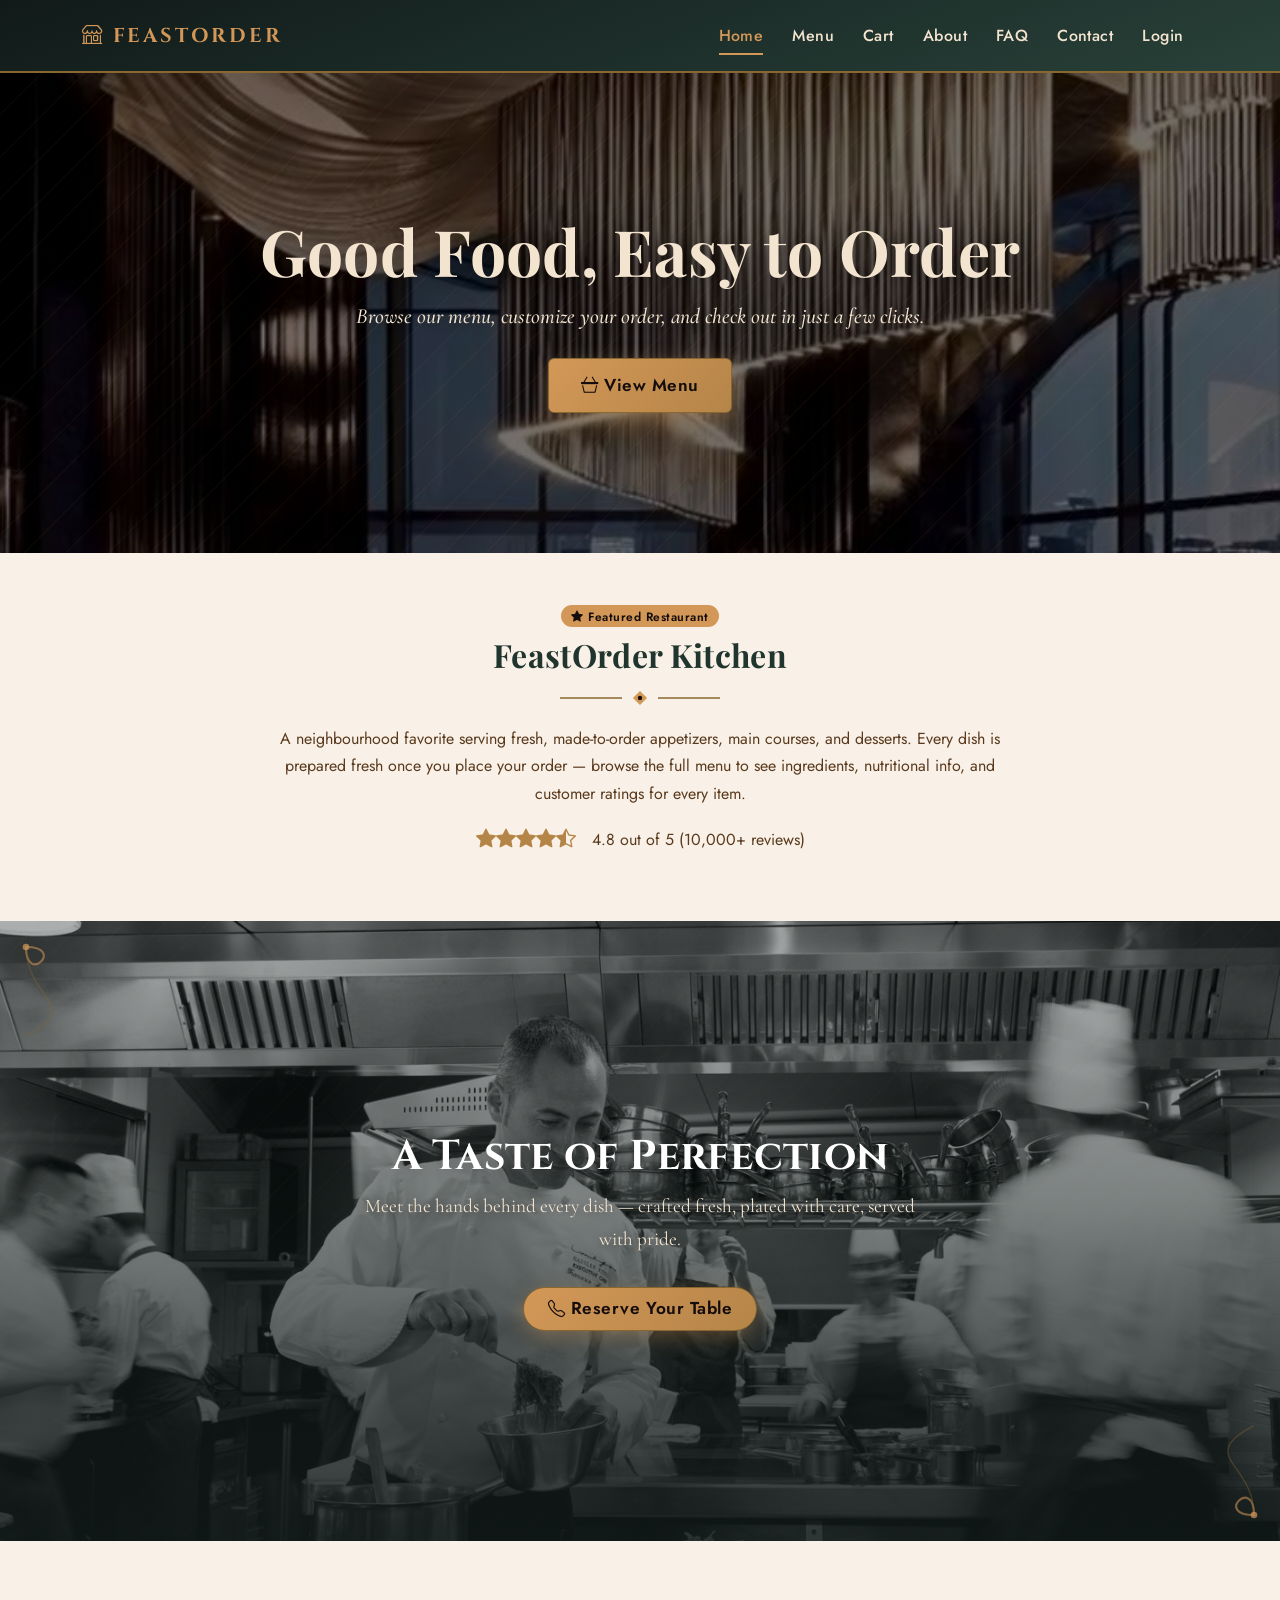
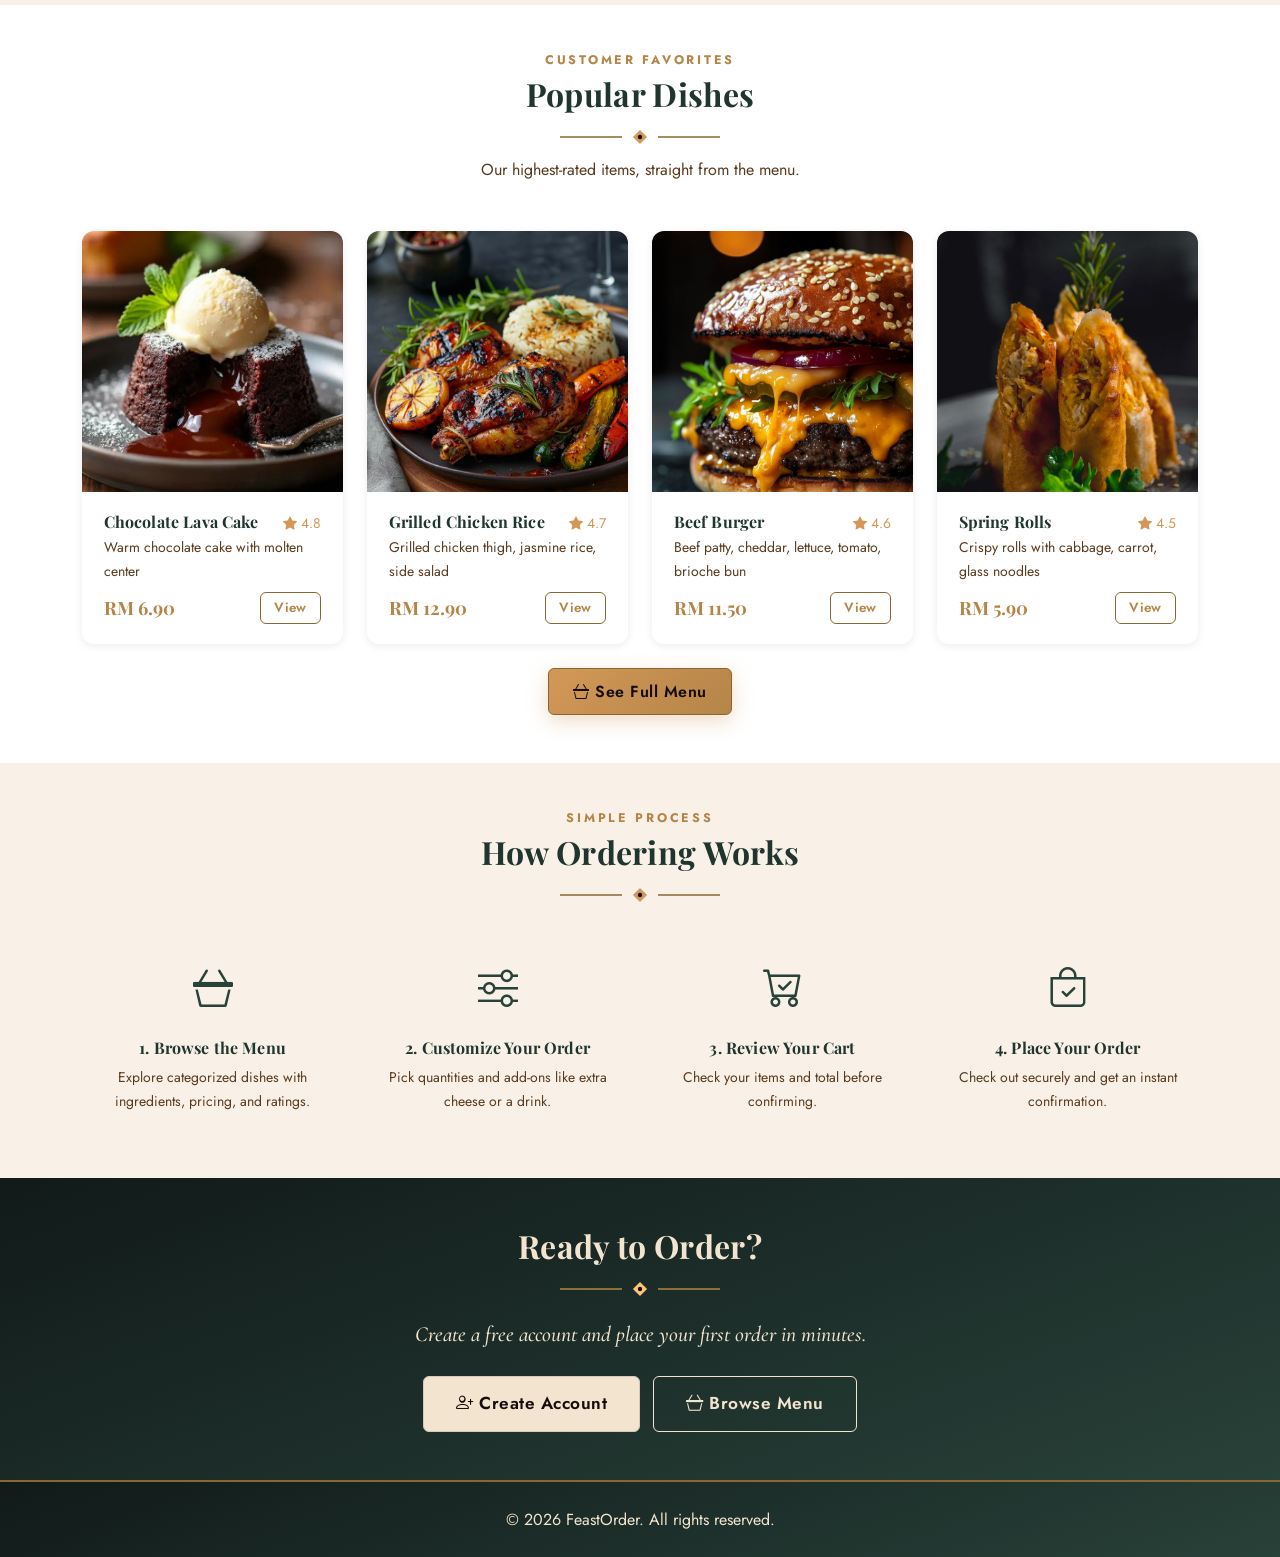
==== commit b6e44d99: "Add individual menu item detail pages and images Adds per-item detail pages for appetizers, mains, d" ====
--- a/FeastOrder/src/main/webapp/index.html
+++ b/FeastOrder/src/main/webapp/index.html
@@ -23,11 +23,11 @@
                 <div class="collapse navbar-collapse" id="navMenu">
                     <ul class="navbar-nav ms-auto align-items-md-center">
                         <li class="nav-item"><a class="nav-link active" href="index.html">Home</a></li>
-                        <li class="nav-item"><a class="nav-link" href="menu">Menu</a></li>
+                        <li class="nav-item"><a class="nav-link" href="user\menu.jsp">Menu</a></li>
+                        <li class="nav-item"><a class="nav-link" href="cart.jsp">Cart</a></li>
                         <li class="nav-item"><a class="nav-link" href="about.html">About</a></li>
                         <li class="nav-item"><a class="nav-link" href="faq.html">FAQ</a></li>
                         <li class="nav-item"><a class="nav-link" href="contact.html">Contact</a></li>
-                        <li class="nav-item"><a class="nav-link" href="cart">Cart</a></li>
                         <li class="nav-item"><a class="nav-link" href="login.jsp">Login</a></li>
                     </ul>
                 </div>
@@ -43,7 +43,7 @@
         <div class="container">
             <h1 class="display-3 fw-bold">Good Food, Easy to Order</h1>
             <p class="lead mb-4">Browse our menu, customize your order, and check out in just a few clicks.</p>
-            <a href="menu" class="btn btn-primary btn-lg fw-semibold">
+            <a href="\menu.jsp" class="btn btn-primary btn-lg fw-semibold">
                 <i class="bi bi-basket3"></i> View Menu
             </a>
         </div>
@@ -113,8 +113,7 @@
                                 <p class="text-muted small mb-2">Warm chocolate cake with molten center</p>
                                 <div class="d-flex justify-content-between align-items-center">
                                     <span class="fw-bold text-primary">RM 6.90</span>
-                                    <!-- TODO: swap itemId=1 for this dish's real database ID -->
-                                    <a href="menu?itemId=1" class="btn btn-sm btn-outline-primary">View</a>
+                                    <a href="menu?itemId=9" class="btn btn-sm btn-outline-primary">View</a>
                                 </div>
                             </div>
                         </div>
@@ -131,8 +130,7 @@
                                 <p class="text-muted small mb-2">Grilled chicken thigh, jasmine rice, side salad</p>
                                 <div class="d-flex justify-content-between align-items-center">
                                     <span class="fw-bold text-primary">RM 12.90</span>
-                                    <!-- TODO: swap itemId=2 for this dish's real database ID -->
-                                    <a href="menu?itemId=2" class="btn btn-sm btn-outline-primary">View</a>
+                                    <a href="menu?itemId=4" class="btn btn-sm btn-outline-primary">View</a>
                                 </div>
                             </div>
                         </div>
@@ -149,8 +147,7 @@
                                 <p class="text-muted small mb-2">Beef patty, cheddar, lettuce, tomato, brioche bun</p>
                                 <div class="d-flex justify-content-between align-items-center">
                                     <span class="fw-bold text-primary">RM 11.50</span>
-                                    <!-- TODO: swap itemId=3 for this dish's real database ID -->
-                                    <a href="menu?itemId=3" class="btn btn-sm btn-outline-primary">View</a>
+                                    <a href="menu?itemId=5" class="btn btn-sm btn-outline-primary">View</a>
                                 </div>
                             </div>
                         </div>
@@ -167,8 +164,7 @@
                                 <p class="text-muted small mb-2">Crispy rolls with cabbage, carrot, glass noodles</p>
                                 <div class="d-flex justify-content-between align-items-center">
                                     <span class="fw-bold text-primary">RM 5.90</span>
-                                    <!-- TODO: swap itemId=4 for this dish's real database ID -->
-                                    <a href="menu?itemId=4" class="btn btn-sm btn-outline-primary">View</a>
+                                    <a href="menu?itemId=1" class="btn btn-sm btn-outline-primary">View</a>
                                 </div>
                             </div>
                         </div>
@@ -224,7 +220,7 @@
                 <a href="register.jsp" class="btn btn-light btn-lg fw-semibold me-2">
                     <i class="bi bi-person-plus"></i> Create Account
                 </a>
-                <a href="menu.jsp" class="btn btn-outline-light btn-lg fw-semibold">
+                <a href="menu" class="btn btn-outline-light btn-lg fw-semibold">
                     <i class="bi bi-basket3"></i> Browse Menu
                 </a>
             </div>
